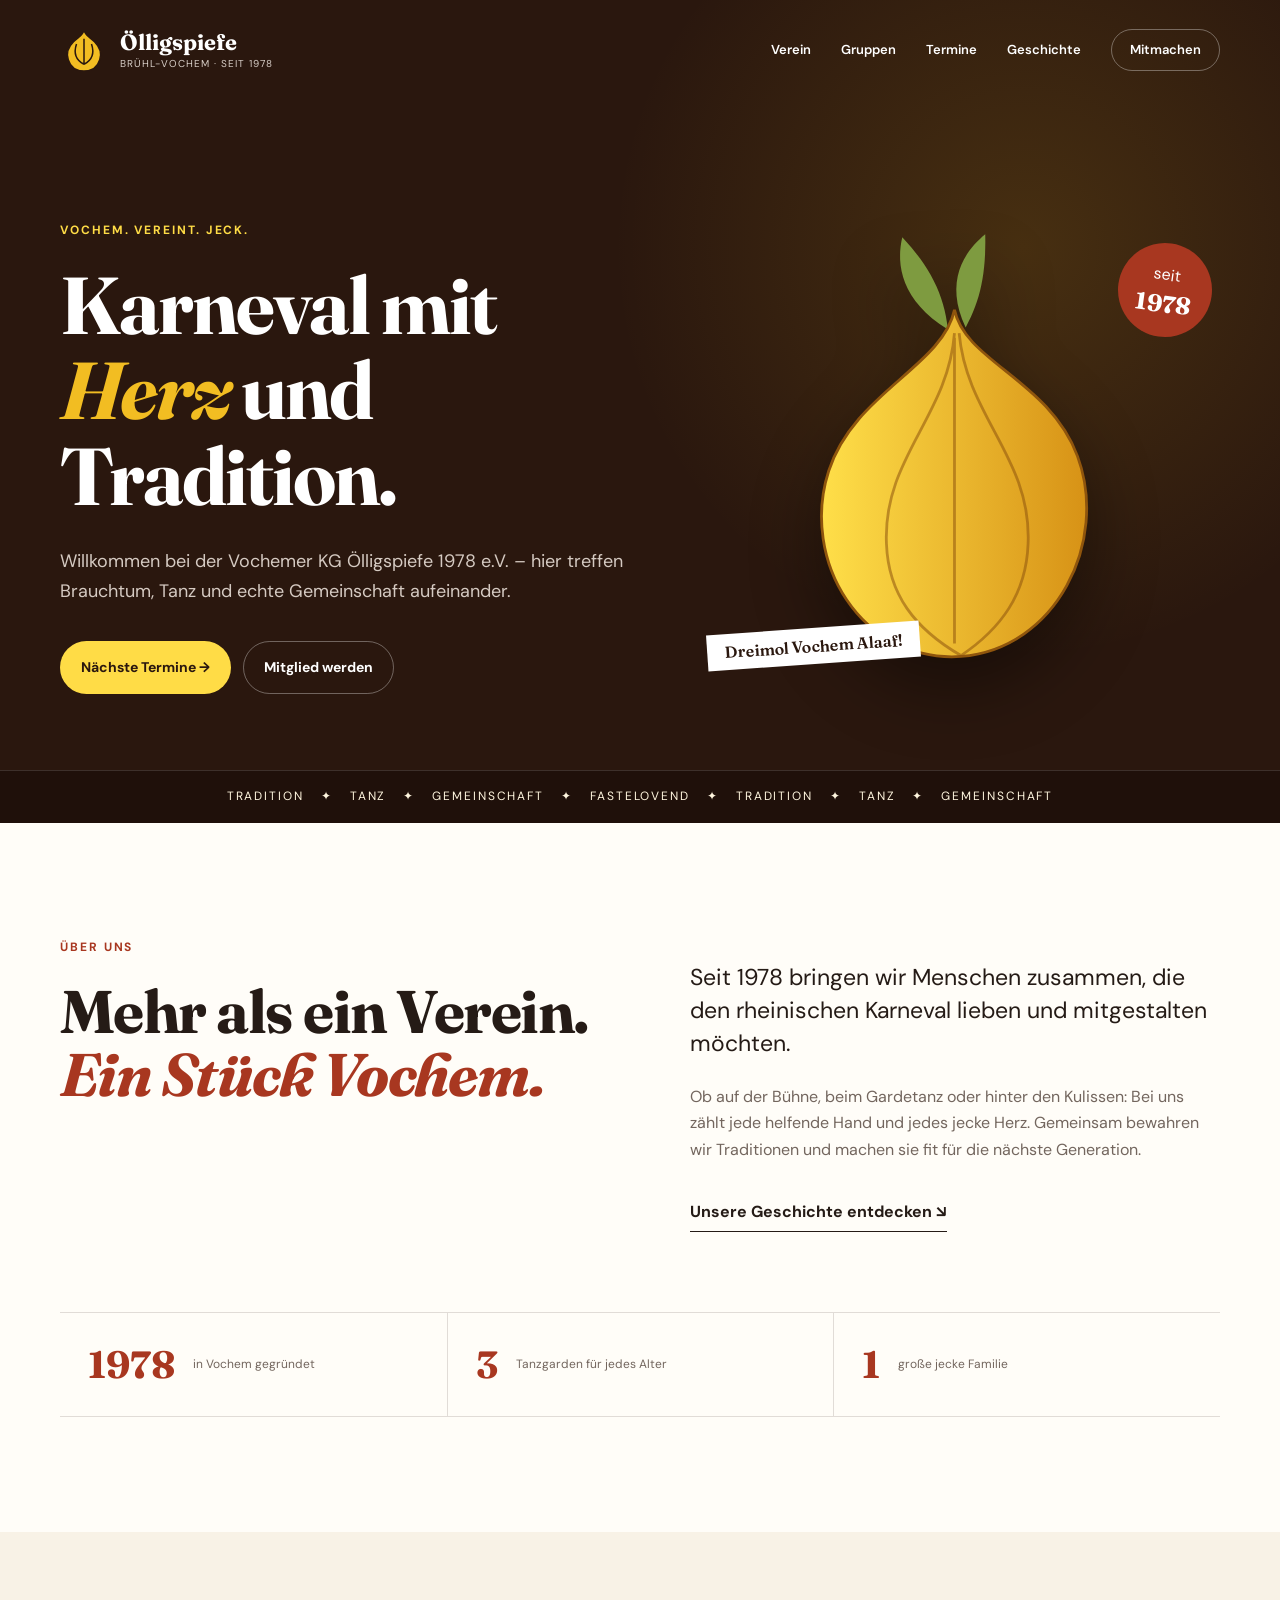
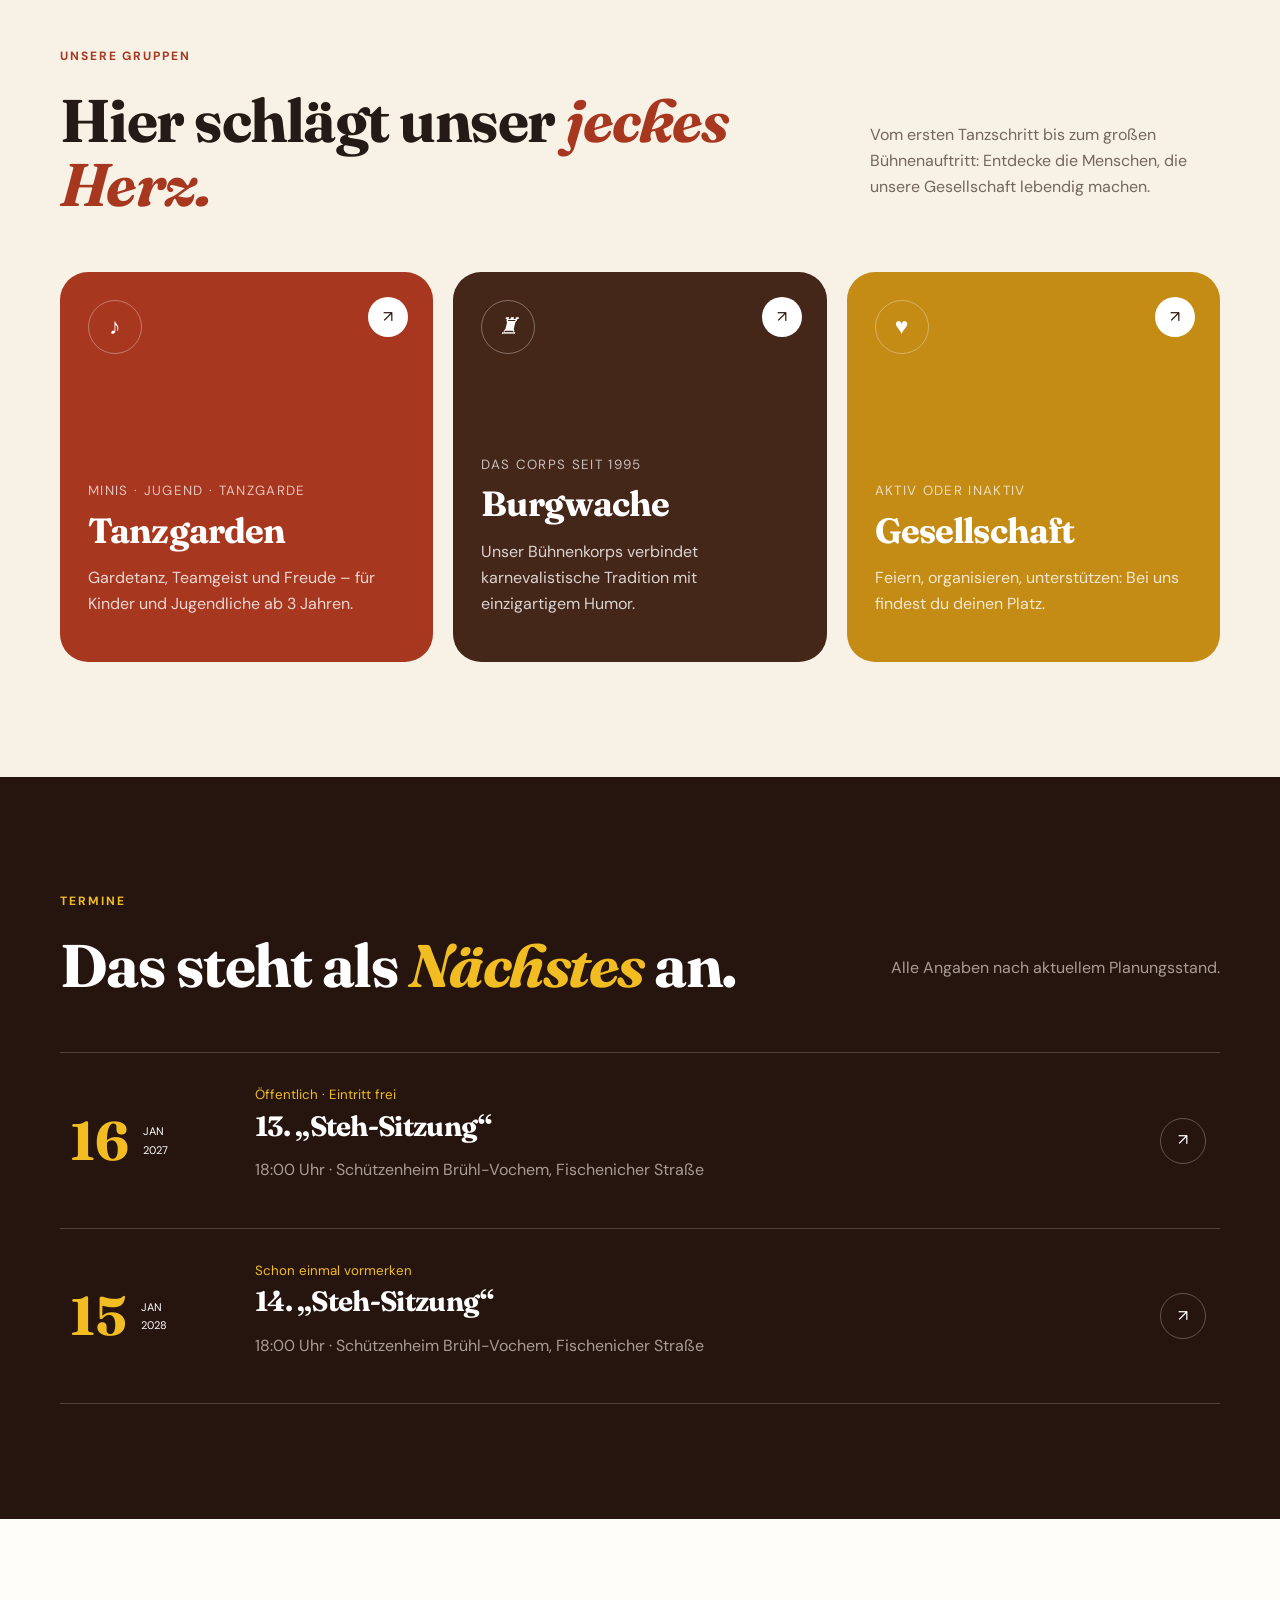
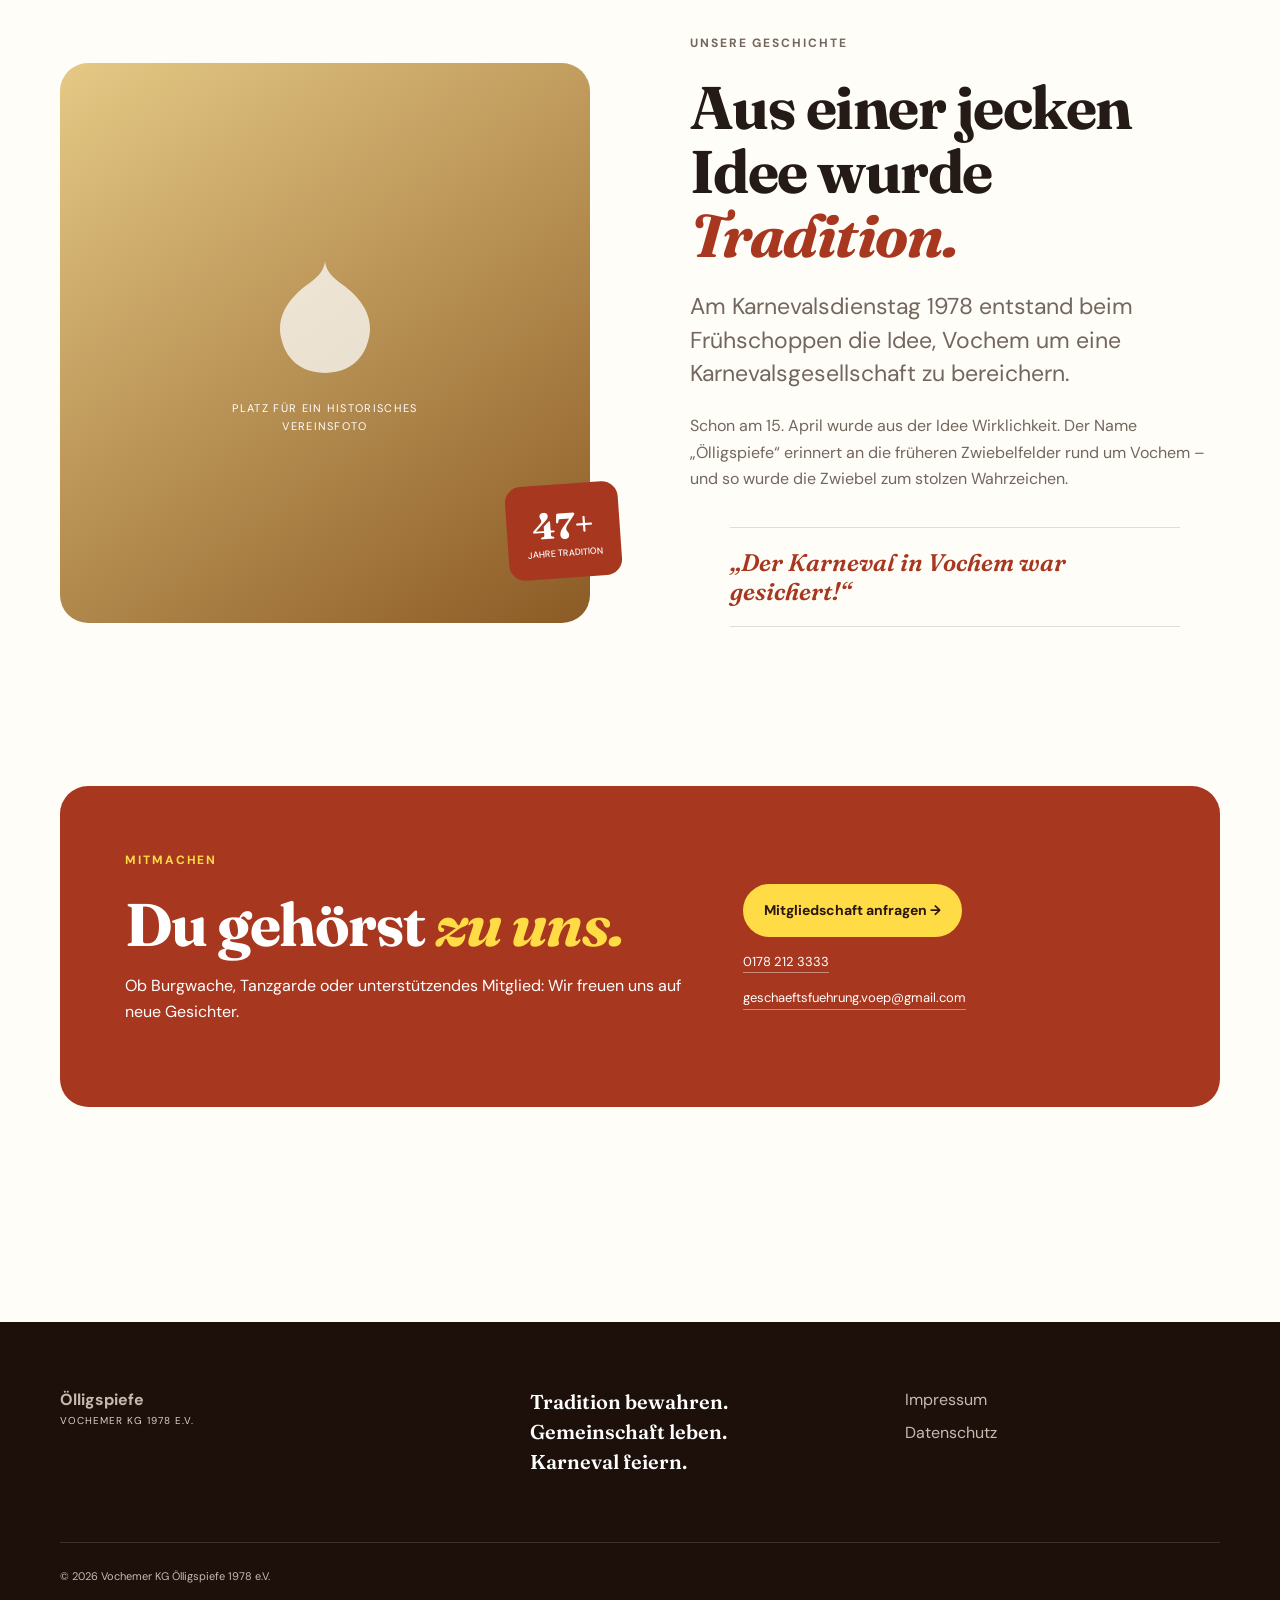
==== index.html @ 72a3166e "Dateien upload" ====
<!doctype html><html lang="de"><head><meta charset="utf-8"><meta name="viewport" content="width=device-width,initial-scale=1"><meta name="description" content="Vochemer KG Ölligspiefe 1978 e.V. – Karneval, Tanz und Gemeinschaft in Brühl-Vochem."><title>Vochemer KG Ölligspiefe 1978 e.V.</title><link rel="preconnect" href="https://fonts.googleapis.com"><link rel="preconnect" href="https://fonts.gstatic.com" crossorigin><link href="https://fonts.googleapis.com/css2?family=DM+Sans:wght@400;500;600;700&family=Fraunces:opsz,wght@9..144,600;9..144,700&display=swap" rel="stylesheet"><link rel="stylesheet" href="style.css"><script src="script.js" defer></script></head><body>
<a class="skip" href="#inhalt">Zum Inhalt</a><header><div class="container nav"><a class="brand" href="#start"><svg viewBox="0 0 64 64"><path d="M32 5c1 8 8 10 14 16 7 7 10 15 7 24-3 10-11 15-21 15S14 55 11 45c-3-9 0-17 7-24C24 15 31 13 32 5Z"/><path d="M32 17v34M22 24c-4 12-2 21 10 27M42 24c4 12 2 21-10 27"/></svg><span><b>Ölligspiefe</b><small>Brühl-Vochem · seit 1978</small></span></a><button class="menu" aria-expanded="false" aria-controls="links"><i></i><i></i><span class="sr">Menü</span></button><nav id="links"><a href="#verein">Verein</a><a href="#gruppen">Gruppen</a><a href="#termine">Termine</a><a href="#geschichte">Geschichte</a><a class="pill" href="#kontakt">Mitmachen</a></nav></div></header>
<main id="inhalt"><section class="hero" id="start"><div class="container hero-grid"><div class="reveal"><p class="kicker">Vochem. Vereint. Jeck.</p><h1>Karneval mit <em>Herz</em> und Tradition.</h1><p class="intro">Willkommen bei der Vochemer KG Ölligspiefe 1978 e.V. – hier treffen Brauchtum, Tanz und echte Gemeinschaft aufeinander.</p><div class="actions"><a class="button gold" href="#termine">Nächste Termine →</a><a class="button outline" href="#kontakt">Mitglied werden</a></div></div><div class="hero-art reveal"><div class="stamp">seit<br><b>1978</b></div><svg viewBox="0 0 440 500" role="img" aria-label="Stilisierte goldene Zwiebel"><defs><linearGradient id="o"><stop stop-color="#ffdf49"/><stop offset="1" stop-color="#d79216"/></linearGradient></defs><path class="leaf" d="M225 110C202 61 223 29 246 10c1 41-5 71-21 100ZM206 112c-50-31-56-69-49-99 29 31 45 61 49 99Z"/><path class="onion" d="M213 91c11 55 102 76 132 157 34 92-23 207-125 215C113 470 47 360 78 264c27-84 122-112 135-173Z"/><path class="oline" d="M213 116c-7 90-77 134-73 226 2 54 30 91 80 120M218 116c8 90 78 134 74 226-2 54-29 91-72 120M213 121v328"/></svg><p>Dreimol Vochem Alaaf!</p></div></div><div class="ticker">TRADITION ✦ TANZ ✦ GEMEINSCHAFT ✦ FASTELOVEND ✦ TRADITION ✦ TANZ ✦ GEMEINSCHAFT</div></section>
<section class="section" id="verein"><div class="container split"><div class="reveal"><p class="label">Über uns</p><h2>Mehr als ein Verein.<br><em>Ein Stück Vochem.</em></h2></div><div class="copy reveal"><p class="lead">Seit 1978 bringen wir Menschen zusammen, die den rheinischen Karneval lieben und mitgestalten möchten.</p><p>Ob auf der Bühne, beim Gardetanz oder hinter den Kulissen: Bei uns zählt jede helfende Hand und jedes jecke Herz. Gemeinsam bewahren wir Traditionen und machen sie fit für die nächste Generation.</p><a class="more" href="#geschichte">Unsere Geschichte entdecken ↘</a></div></div><div class="container stats reveal"><div><b>1978</b><span>in Vochem gegründet</span></div><div><b>3</b><span>Tanzgarden für jedes Alter</span></div><div><b>1</b><span>große jecke Familie</span></div></div></section>
<section class="section groups" id="gruppen"><div class="container"><div class="heading reveal"><div><p class="label">Unsere Gruppen</p><h2>Hier schlägt unser <em>jeckes Herz.</em></h2></div><p>Vom ersten Tanzschritt bis zum großen Bühnenauftritt: Entdecke die Menschen, die unsere Gesellschaft lebendig machen.</p></div><div class="cards"><article class="card red reveal"><i>♪</i><div><small>Minis · Jugend · Tanzgarde</small><h3>Tanzgarden</h3><p>Gardetanz, Teamgeist und Freude – für Kinder und Jugendliche ab 3 Jahren.</p></div><a href="mailto:tanzgarde.oelligs@gmail.com">↗</a></article><article class="card brown reveal"><i>♜</i><div><small>Das Corps seit 1995</small><h3>Burgwache</h3><p>Unser Bühnenkorps verbindet karnevalistische Tradition mit einzigartigem Humor.</p></div><a href="mailto:kommandant@kg-oelligspiefe.de">↗</a></article><article class="card ochre reveal"><i>♥</i><div><small>Aktiv oder inaktiv</small><h3>Gesellschaft</h3><p>Feiern, organisieren, unterstützen: Bei uns findest du deinen Platz.</p></div><a href="#kontakt">↗</a></article></div></div></section>
<section class="section events" id="termine"><div class="container"><div class="heading reveal"><div><p class="label">Termine</p><h2>Das steht als <em>Nächstes</em> an.</h2></div><p>Alle Angaben nach aktuellem Planungsstand.</p></div><div class="event-list reveal"><article><time datetime="2027-01-16"><b>16</b><span>JAN<br>2027</span></time><div><small>Öffentlich · Eintritt frei</small><h3>13. „Steh-Sitzung“</h3><p>18:00 Uhr · Schützenheim Brühl-Vochem, Fischenicher Straße</p></div><a href="mailto:praesident.voep@gmail.com?subject=Frage%20zur%20Steh-Sitzung">↗</a></article><article><time datetime="2028-01-15"><b>15</b><span>JAN<br>2028</span></time><div><small>Schon einmal vormerken</small><h3>14. „Steh-Sitzung“</h3><p>18:00 Uhr · Schützenheim Brühl-Vochem, Fischenicher Straße</p></div><a href="mailto:praesident.voep@gmail.com?subject=Frage%20zur%20Steh-Sitzung">↗</a></article></div></div></section>
<section class="section history" id="geschichte"><div class="container history-grid"><div class="photo reveal"><svg viewBox="0 0 64 64"><path d="M32 5c1 8 8 10 14 16 7 7 10 15 7 24-3 10-11 15-21 15S14 55 11 45c-3-9 0-17 7-24C24 15 31 13 32 5Z"/></svg><span>Platz für ein historisches Vereinsfoto</span><b>47+<small>Jahre Tradition</small></b></div><div class="reveal"><p class="label">Unsere Geschichte</p><h2>Aus einer jecken Idee wurde <em>Tradition.</em></h2><p class="lead">Am Karnevalsdienstag 1978 entstand beim Frühschoppen die Idee, Vochem um eine Karnevalsgesellschaft zu bereichern.</p><p>Schon am 15. April wurde aus der Idee Wirklichkeit. Der Name „Ölligspiefe“ erinnert an die früheren Zwiebelfelder rund um Vochem – und so wurde die Zwiebel zum stolzen Wahrzeichen.</p><blockquote>„Der Karneval in Vochem war gesichert!“</blockquote></div></div></section>
<section class="section join" id="kontakt"><div class="container joinbox reveal"><div><p class="label">Mitmachen</p><h2>Du gehörst <em>zu uns.</em></h2><p>Ob Burgwache, Tanzgarde oder unterstützendes Mitglied: Wir freuen uns auf neue Gesichter.</p></div><div class="contact"><a class="button gold" href="mailto:geschaeftsfuehrung.voep@gmail.com?subject=Interesse%20an%20einer%20Mitgliedschaft">Mitgliedschaft anfragen →</a><a href="tel:+491782123333">0178 212 3333</a><a href="mailto:geschaeftsfuehrung.voep@gmail.com">geschaeftsfuehrung.voep@gmail.com</a></div></div></section></main>
<footer><div class="container footer"><div><b>Ölligspiefe</b><small>Vochemer KG 1978 e.V.</small></div><p>Tradition bewahren.<br>Gemeinschaft leben.<br>Karneval feiern.</p><div><a href="impressum.html">Impressum</a><a href="datenschutz.html">Datenschutz</a></div></div><div class="container footline">© <span id="year">2026</span> Vochemer KG Ölligspiefe 1978 e.V.</div></footer></body></html>
---- style.css ----
:root{--brown:#2a170e;--gold:#f2bd22;--yellow:#ffdc46;--cream:#f8f2e6;--paper:#fffdf8;--red:#a83720;--ink:#251b16;--muted:#73665e;--line:#2a170e24;--radius:28px}*{box-sizing:border-box}html{scroll-behavior:smooth}body{margin:0;background:var(--paper);color:var(--ink);font-family:"DM Sans",sans-serif;line-height:1.65}body.locked{overflow:hidden}a{color:inherit;text-decoration:none}.container{width:min(1160px,calc(100% - 48px));margin:auto}.skip,.sr{position:absolute;clip:rect(0,0,0,0)}header{position:absolute;z-index:20;width:100%;color:white}.nav{height:100px;display:flex;align-items:center;justify-content:space-between}.brand{display:flex;align-items:center;gap:12px}.brand svg{width:48px;fill:var(--gold);stroke:var(--brown);stroke-width:2}.brand span,.footer>div{display:flex;flex-direction:column}.brand b,.footer>b{font:700 22px "Fraunces"}.brand small,.footer small{color:#d8cfc8;font-size:10px;text-transform:uppercase;letter-spacing:.1em}.nav nav{display:flex;align-items:center;gap:30px;font-size:13px;font-weight:600}.pill{padding:9px 18px;border:1px solid #ffffff55;border-radius:99px}.menu{display:none;background:none;border:0}.menu i{display:block;width:25px;height:2px;margin:6px;background:white}.hero{position:relative;overflow:hidden;padding-top:145px;background:radial-gradient(circle at 80% 30%,#f2bd2225,transparent 35%),var(--brown);color:white}.hero-grid{display:grid;grid-template-columns:1.05fr .95fr;align-items:center;gap:70px;min-height:625px}.kicker,.label{margin:0 0 22px;color:var(--red);font-size:12px;font-weight:700;text-transform:uppercase;letter-spacing:.16em}.kicker{color:var(--yellow)}h1,h2,h3{font-family:"Fraunces",serif;line-height:1.06;letter-spacing:-.025em}h1{margin:0;font-size:clamp(54px,6.3vw,92px)}h1 em,h2 em{color:var(--gold);font-style:italic}.intro{max-width:590px;margin:28px 0 34px;color:#d5cac2;font-size:18px}.actions{display:flex;flex-wrap:wrap;gap:12px}.button{display:inline-flex;padding:14px 20px;border:1px solid transparent;border-radius:99px;font-size:14px;font-weight:700}.gold{background:var(--yellow);color:var(--brown)}.outline{border-color:#ffffff55}.hero-art{position:relative;height:520px;display:grid;place-items:center}.hero-art svg{width:min(410px,100%);height:470px;filter:drop-shadow(0 30px 34px #0006)}.leaf{fill:#7e9b40}.onion{fill:url(#o);stroke:#8f550d;stroke-width:3}.oline{fill:none;stroke:#8f550d;stroke-width:3;opacity:.55}.stamp{position:absolute;z-index:2;right:8px;top:45px;width:94px;height:94px;display:grid;place-content:center;text-align:center;border-radius:50%;background:var(--red);transform:rotate(8deg)}.stamp b{font:700 24px "Fraunces"}.hero-art>p{position:absolute;bottom:38px;left:5px;padding:8px 17px;background:white;color:var(--brown);font:600 16px "Fraunces";transform:rotate(-4deg)}.ticker{padding:16px;text-align:center;border-top:1px solid #ffffff22;background:#1f100a;color:#fff6df;font-size:12px;letter-spacing:.16em;word-spacing:1em}.section{padding:115px 0}.split,.history-grid{display:grid;grid-template-columns:1fr 1fr;gap:100px}.section h2{margin:0;font-size:clamp(40px,4.7vw,66px)}.section:not(.events) h2 em{color:var(--red)}.lead{color:var(--ink);font-size:23px;line-height:1.45}.copy>p:not(.lead),.history p{color:var(--muted)}.more{display:inline-block;margin-top:20px;padding-bottom:6px;border-bottom:1px solid;font-weight:700}.stats{display:grid;grid-template-columns:repeat(3,1fr);margin-top:80px;border-block:1px solid var(--line)}.stats div{display:flex;align-items:center;gap:18px;padding:28px}.stats div+div{border-left:1px solid var(--line)}.stats b{font:700 38px "Fraunces";color:var(--red)}.stats span{font-size:12px;color:var(--muted)}.groups{background:var(--cream)}.heading{display:flex;justify-content:space-between;align-items:end;gap:60px;margin-bottom:55px}.heading>div{max-width:760px}.heading>p{max-width:350px;color:var(--muted)}.cards{display:grid;grid-template-columns:repeat(3,1fr);gap:20px}.card{position:relative;min-height:390px;padding:28px;display:flex;flex-direction:column;justify-content:space-between;border-radius:var(--radius);color:white}.card>i{display:grid;place-items:center;width:54px;height:54px;border:1px solid #ffffff55;border-radius:50%;font-size:23px}.card small{text-transform:uppercase;letter-spacing:.1em;opacity:.7}.card h3{margin:8px 0;font-size:35px}.card p{opacity:.8}.card>a{position:absolute;right:25px;top:25px;display:grid;place-items:center;width:40px;height:40px;border-radius:50%;background:white;color:var(--brown)}.red{background:var(--red)}.brown{background:#452719}.ochre{background:#c48b15}.events{background:#25150e;color:white}.events .label,.events small{color:var(--gold)}.events .heading>p,.event-list p{color:#aa9c94}.event-list{border-top:1px solid #ffffff33}.event-list article{display:grid;grid-template-columns:150px 1fr 50px;align-items:center;gap:35px;padding:28px 10px;border-bottom:1px solid #ffffff33}.event-list time{display:flex;align-items:center;gap:14px}.event-list time b{font:700 54px "Fraunces";color:var(--gold)}.event-list time span{font-size:11px}.event-list h3{margin:4px 0;font-size:28px}.event-list article>a{display:grid;place-items:center;width:46px;height:46px;border:1px solid #ffffff44;border-radius:50%}.history-grid{align-items:center}.photo{position:relative;height:560px;display:grid;place-content:center;justify-items:center;gap:18px;border-radius:var(--radius);background:linear-gradient(145deg,#e5c985,#8c5b25);color:white;text-align:center}.photo svg{width:130px;fill:#ffffffbb}.photo>span{max-width:190px;font-size:11px;text-transform:uppercase;letter-spacing:.12em}.photo>b{position:absolute;right:-30px;bottom:45px;padding:19px;border-radius:16px;background:var(--red);font:700 36px "Fraunces";transform:rotate(-4deg)}.photo b small{display:block;font:500 9px "DM Sans";text-transform:uppercase}.history blockquote{margin-top:35px;padding:20px 0;border-block:1px solid var(--line);color:var(--red);font:italic 600 24px "Fraunces"}.join{padding-top:20px}.joinbox{display:grid;grid-template-columns:1.15fr .85fr;gap:60px;align-items:center;padding:65px;border-radius:var(--radius);background:var(--red);color:white}.join .label{color:var(--yellow)}.join h2 em{color:var(--yellow)!important}.contact{display:flex;flex-direction:column;align-items:flex-start;gap:14px}.contact>a:not(.button){font-size:13px;border-bottom:1px solid #ffffff66}footer{margin-top:100px;background:#1d100a;color:#c7b9b0}.footer{display:grid;grid-template-columns:1.3fr 1fr 1fr;gap:60px;padding:65px 0}.footer>p{margin:0;color:white;font:600 20px/1.5 "Fraunces"}.footer>div:last-child{gap:7px}.footline{padding:24px 0;border-top:1px solid #ffffff22;font-size:11px}.reveal{opacity:0;transform:translateY(20px);transition:.65s}.reveal.visible{opacity:1;transform:none}.legal{padding:80px 0}.legal h1{font-size:60px}.legal h2{margin-top:35px}.legal p{max-width:780px;color:var(--muted)}.legal a{text-decoration:underline}@media(max-width:820px){.container{width:min(100% - 32px,650px)}.menu{display:block;z-index:2}.nav nav{position:fixed;inset:0;z-index:-1;display:flex;flex-direction:column;justify-content:center;background:var(--brown);font-size:23px;opacity:0;pointer-events:none}.nav nav.open{opacity:1;pointer-events:auto}.hero-grid,.split,.history-grid,.joinbox{grid-template-columns:1fr}.hero-grid{gap:10px}.hero-art{height:450px}.section{padding:80px 0}.split,.history-grid{gap:50px}.stats,.cards{grid-template-columns:1fr}.stats div+div{border-left:0;border-top:1px solid var(--line)}.heading{display:block}.group-card{min-height:330px}.event-list article{grid-template-columns:105px 1fr 40px;gap:14px}.history-grid{padding-inline:15px}.joinbox{padding:42px 28px}.footer{grid-template-columns:1fr;gap:30px}}@media(max-width:500px){h1{font-size:48px}.hero-art{height:390px}.event-list article{grid-template-columns:1fr 35px}.event-list time{grid-column:1/-1}.event-list article>div{grid-column:1}.event-list article>a{grid-column:2;grid-row:2}.photo{height:450px}.photo>b{right:-10px}}@media(prefers-reduced-motion:reduce){html{scroll-behavior:auto}.reveal{opacity:1;transform:none}}
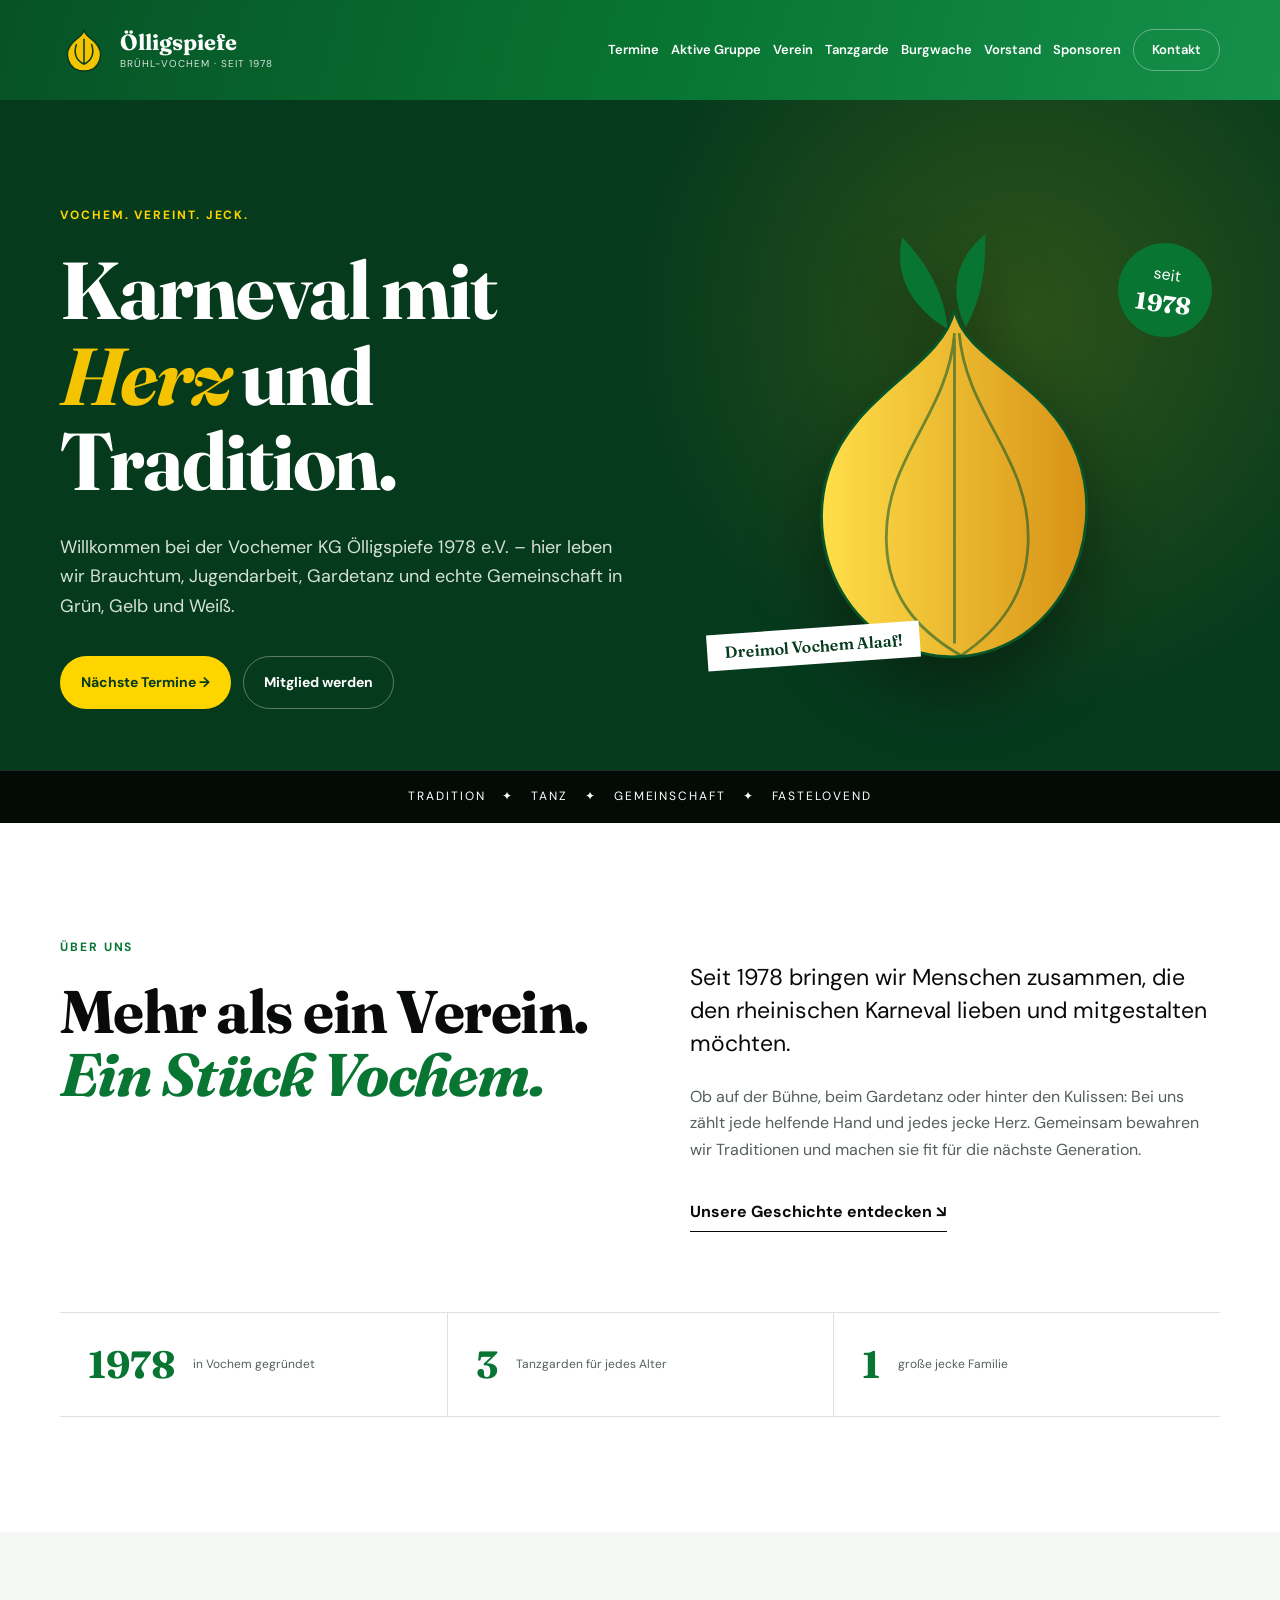
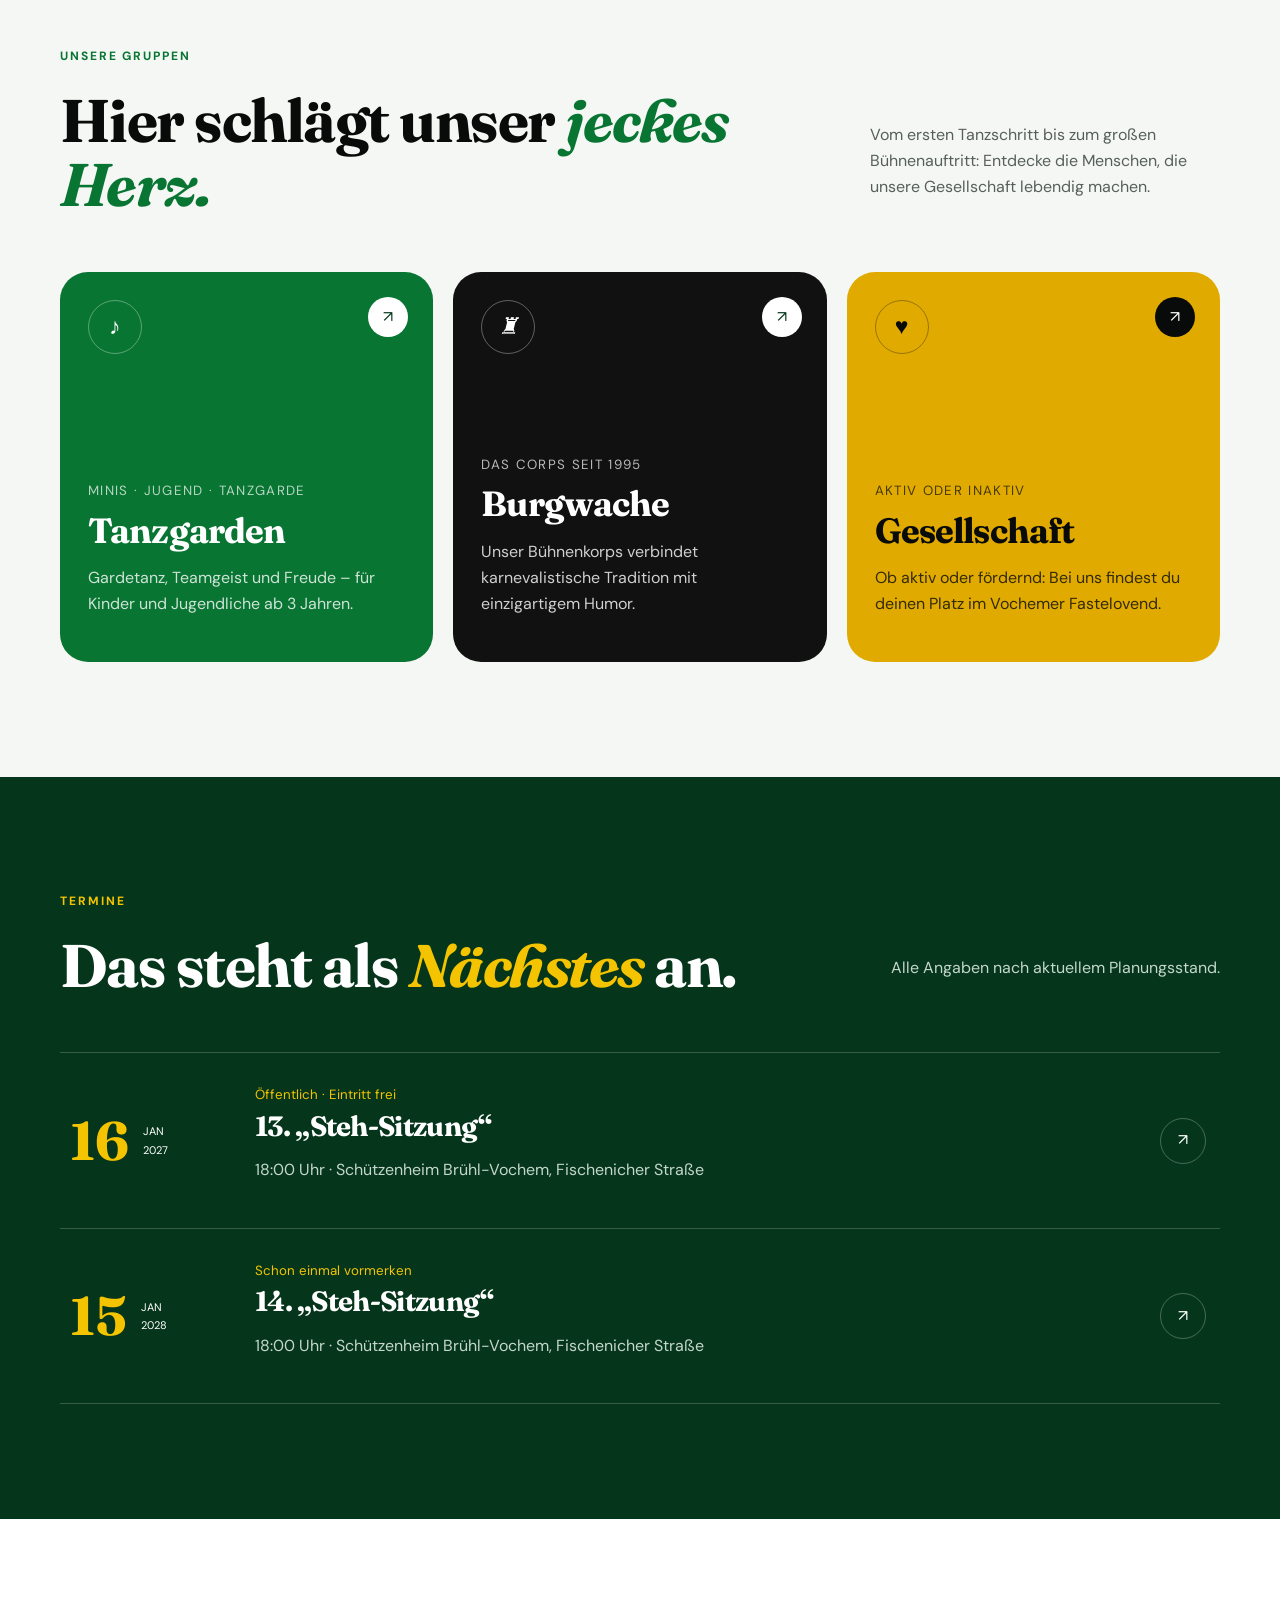
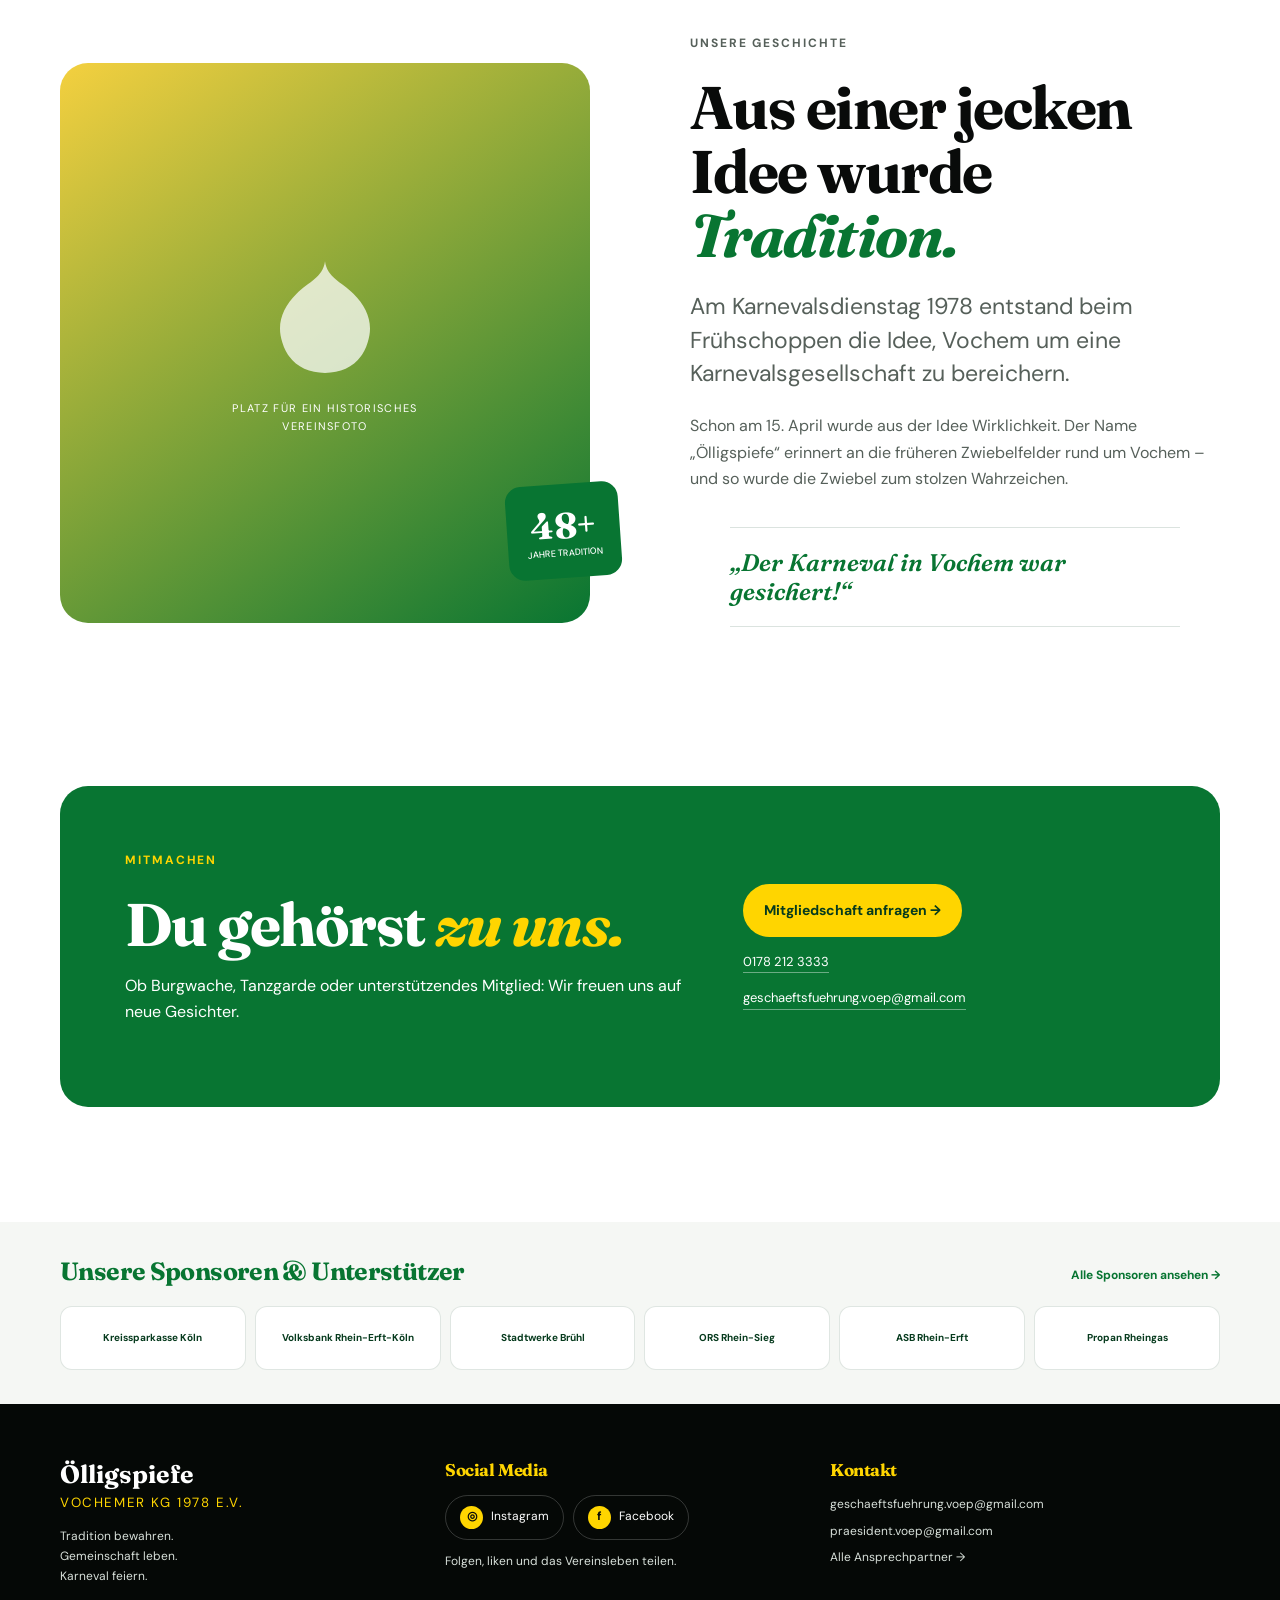
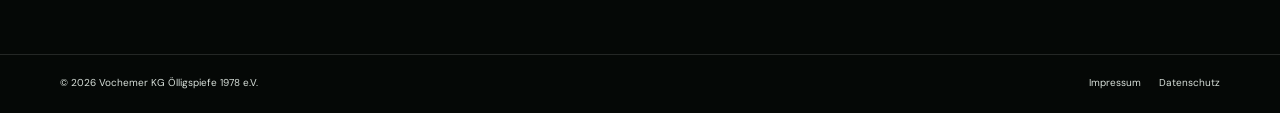
==== commit 09c8babe: "New Website update" ====
--- a/index.html
+++ b/index.html
@@ -1,9 +1,22 @@
-<!doctype html><html lang="de"><head><meta charset="utf-8"><meta name="viewport" content="width=device-width,initial-scale=1"><meta name="description" content="Vochemer KG Ölligspiefe 1978 e.V. – Karneval, Tanz und Gemeinschaft in Brühl-Vochem."><title>Vochemer KG Ölligspiefe 1978 e.V.</title><link rel="preconnect" href="https://fonts.googleapis.com"><link rel="preconnect" href="https://fonts.gstatic.com" crossorigin><link href="https://fonts.googleapis.com/css2?family=DM+Sans:wght@400;500;600;700&family=Fraunces:opsz,wght@9..144,600;9..144,700&display=swap" rel="stylesheet"><link rel="stylesheet" href="style.css"><script src="script.js" defer></script></head><body>
-<a class="skip" href="#inhalt">Zum Inhalt</a><header><div class="container nav"><a class="brand" href="#start"><svg viewBox="0 0 64 64"><path d="M32 5c1 8 8 10 14 16 7 7 10 15 7 24-3 10-11 15-21 15S14 55 11 45c-3-9 0-17 7-24C24 15 31 13 32 5Z"/><path d="M32 17v34M22 24c-4 12-2 21 10 27M42 24c4 12 2 21-10 27"/></svg><span><b>Ölligspiefe</b><small>Brühl-Vochem · seit 1978</small></span></a><button class="menu" aria-expanded="false" aria-controls="links"><i></i><i></i><span class="sr">Menü</span></button><nav id="links"><a href="#verein">Verein</a><a href="#gruppen">Gruppen</a><a href="#termine">Termine</a><a href="#geschichte">Geschichte</a><a class="pill" href="#kontakt">Mitmachen</a></nav></div></header>
-<main id="inhalt"><section class="hero" id="start"><div class="container hero-grid"><div class="reveal"><p class="kicker">Vochem. Vereint. Jeck.</p><h1>Karneval mit <em>Herz</em> und Tradition.</h1><p class="intro">Willkommen bei der Vochemer KG Ölligspiefe 1978 e.V. – hier treffen Brauchtum, Tanz und echte Gemeinschaft aufeinander.</p><div class="actions"><a class="button gold" href="#termine">Nächste Termine →</a><a class="button outline" href="#kontakt">Mitglied werden</a></div></div><div class="hero-art reveal"><div class="stamp">seit<br><b>1978</b></div><svg viewBox="0 0 440 500" role="img" aria-label="Stilisierte goldene Zwiebel"><defs><linearGradient id="o"><stop stop-color="#ffdf49"/><stop offset="1" stop-color="#d79216"/></linearGradient></defs><path class="leaf" d="M225 110C202 61 223 29 246 10c1 41-5 71-21 100ZM206 112c-50-31-56-69-49-99 29 31 45 61 49 99Z"/><path class="onion" d="M213 91c11 55 102 76 132 157 34 92-23 207-125 215C113 470 47 360 78 264c27-84 122-112 135-173Z"/><path class="oline" d="M213 116c-7 90-77 134-73 226 2 54 30 91 80 120M218 116c8 90 78 134 74 226-2 54-29 91-72 120M213 121v328"/></svg><p>Dreimol Vochem Alaaf!</p></div></div><div class="ticker">TRADITION ✦ TANZ ✦ GEMEINSCHAFT ✦ FASTELOVEND ✦ TRADITION ✦ TANZ ✦ GEMEINSCHAFT</div></section>
+<!doctype html><html lang="de"><head><meta charset="utf-8"><meta name="viewport" content="width=device-width,initial-scale=1"><meta name="description" content="Vochemer KG Ölligspiefe 1978 e.V. – Karneval, Tanz und Gemeinschaft in Brühl-Vochem."><meta name="theme-color" content="#063a1d"><title>Vochemer KG Ölligspiefe 1978 e.V.</title><link rel="preconnect" href="https://fonts.googleapis.com"><link rel="preconnect" href="https://fonts.gstatic.com" crossorigin><link href="https://fonts.googleapis.com/css2?family=DM+Sans:wght@400;500;600;700&family=Fraunces:opsz,wght@9..144,600;9..144,700&display=swap" rel="stylesheet"><link rel="stylesheet" href="style.css"><link rel="stylesheet" href="footer.css"><script src="script.js" defer></script><link rel="stylesheet" href="sticky.css"><link rel="stylesheet" href="onepage.css"><link rel="stylesheet" href="navigation.css"><link rel="stylesheet" href="menu-font.css"><link rel="stylesheet" href="menu-gradient.css"><link rel="icon" href="favicon.svg" type="image/svg+xml"><link rel="shortcut icon" href="favicon.svg"><link rel="manifest" href="site.webmanifest"></head><body>
+<a class="skip" href="#inhalt">Zum Inhalt</a><header><div class="container nav"><a class="brand" href="#start"><svg viewBox="0 0 64 64"><path d="M32 5c1 8 8 10 14 16 7 7 10 15 7 24-3 10-11 15-21 15S14 55 11 45c-3-9 0-17 7-24C24 15 31 13 32 5Z"/><path d="M32 17v34M22 24c-4 12-2 21 10 27M42 24c4 12 2 21-10 27"/></svg><span><b>Ölligspiefe</b><small>Brühl-Vochem · seit 1978</small></span></a><button class="menu" aria-expanded="false" aria-controls="links"><i></i><i></i><span class="sr">Menü</span></button><nav id="links"><a href="index.html#start">Startseite</a><a href="index.html#termine">Termine</a><a href="index.html#gruppen">Aktive Gruppe</a><a href="verein.html#verein">Verein</a><a href="verein.html#tanzgarde">Tanzgarde</a><a href="verein.html#burgwache">Burgwache</a><a href="verein.html#vorstand">Vorstand</a><a href="verein.html#sponsoren">Sponsoren</a><a class="pill" href="index.html#kontakt">Kontakt</a></nav></div></header>
+<main id="inhalt"><section class="hero" id="start"><div class="container hero-grid"><div class="reveal"><p class="kicker">Vochem. Vereint. Jeck.</p><h1>Karneval mit <em>Herz</em> und Tradition.</h1><p class="intro">Willkommen bei der Vochemer KG Ölligspiefe 1978 e.V. – hier leben wir Brauchtum, Jugendarbeit, Gardetanz und echte Gemeinschaft in Grün, Gelb und Weiß.</p><div class="actions"><a class="button gold" href="#termine">Nächste Termine →</a><a class="button outline" href="#kontakt">Mitglied werden</a></div></div><div class="hero-art reveal"><div class="stamp">seit<br><b>1978</b></div><svg viewBox="0 0 440 500" role="img" aria-label="Stilisierte goldene Zwiebel"><defs><linearGradient id="o"><stop stop-color="#ffdf49"/><stop offset="1" stop-color="#d79216"/></linearGradient></defs><path class="leaf" d="M225 110C202 61 223 29 246 10c1 41-5 71-21 100ZM206 112c-50-31-56-69-49-99 29 31 45 61 49 99Z"/><path class="onion" d="M213 91c11 55 102 76 132 157 34 92-23 207-125 215C113 470 47 360 78 264c27-84 122-112 135-173Z"/><path class="oline" d="M213 116c-7 90-77 134-73 226 2 54 30 91 80 120M218 116c8 90 78 134 74 226-2 54-29 91-72 120M213 121v328"/></svg><p>Dreimol Vochem Alaaf!</p></div></div><div class="ticker">TRADITION ✦ TANZ ✦ GEMEINSCHAFT ✦ FASTELOVEND</div></section>
 <section class="section" id="verein"><div class="container split"><div class="reveal"><p class="label">Über uns</p><h2>Mehr als ein Verein.<br><em>Ein Stück Vochem.</em></h2></div><div class="copy reveal"><p class="lead">Seit 1978 bringen wir Menschen zusammen, die den rheinischen Karneval lieben und mitgestalten möchten.</p><p>Ob auf der Bühne, beim Gardetanz oder hinter den Kulissen: Bei uns zählt jede helfende Hand und jedes jecke Herz. Gemeinsam bewahren wir Traditionen und machen sie fit für die nächste Generation.</p><a class="more" href="#geschichte">Unsere Geschichte entdecken ↘</a></div></div><div class="container stats reveal"><div><b>1978</b><span>in Vochem gegründet</span></div><div><b>3</b><span>Tanzgarden für jedes Alter</span></div><div><b>1</b><span>große jecke Familie</span></div></div></section>
-<section class="section groups" id="gruppen"><div class="container"><div class="heading reveal"><div><p class="label">Unsere Gruppen</p><h2>Hier schlägt unser <em>jeckes Herz.</em></h2></div><p>Vom ersten Tanzschritt bis zum großen Bühnenauftritt: Entdecke die Menschen, die unsere Gesellschaft lebendig machen.</p></div><div class="cards"><article class="card red reveal"><i>♪</i><div><small>Minis · Jugend · Tanzgarde</small><h3>Tanzgarden</h3><p>Gardetanz, Teamgeist und Freude – für Kinder und Jugendliche ab 3 Jahren.</p></div><a href="mailto:tanzgarde.oelligs@gmail.com">↗</a></article><article class="card brown reveal"><i>♜</i><div><small>Das Corps seit 1995</small><h3>Burgwache</h3><p>Unser Bühnenkorps verbindet karnevalistische Tradition mit einzigartigem Humor.</p></div><a href="mailto:kommandant@kg-oelligspiefe.de">↗</a></article><article class="card ochre reveal"><i>♥</i><div><small>Aktiv oder inaktiv</small><h3>Gesellschaft</h3><p>Feiern, organisieren, unterstützen: Bei uns findest du deinen Platz.</p></div><a href="#kontakt">↗</a></article></div></div></section>
+<section class="section groups" id="gruppen"><div class="container"><div class="heading reveal"><div><p class="label">Unsere Gruppen</p><h2>Hier schlägt unser <em>jeckes Herz.</em></h2></div><p>Vom ersten Tanzschritt bis zum großen Bühnenauftritt: Entdecke die Menschen, die unsere Gesellschaft lebendig machen.</p></div><div class="cards"><article class="card red reveal"><i>♪</i><div><small>Minis · Jugend · Tanzgarde</small><h3>Tanzgarden</h3><p>Gardetanz, Teamgeist und Freude – für Kinder und Jugendliche ab 3 Jahren.</p></div><a href="verein.html#tanzgarde" aria-label="Mehr über die Tanzgarden">↗</a></article><article class="card brown reveal"><i>♜</i><div><small>Das Corps seit 1995</small><h3>Burgwache</h3><p>Unser Bühnenkorps verbindet karnevalistische Tradition mit einzigartigem Humor.</p></div><a href="verein.html#burgwache" aria-label="Mehr über die Burgwache">↗</a></article><article class="card ochre reveal"><i>♥</i><div><small>Aktiv oder inaktiv</small><h3>Gesellschaft</h3><p>Ob aktiv oder fördernd: Bei uns findest du deinen Platz im Vochemer Fastelovend.</p></div><a href="#kontakt">↗</a></article></div></div></section>
 <section class="section events" id="termine"><div class="container"><div class="heading reveal"><div><p class="label">Termine</p><h2>Das steht als <em>Nächstes</em> an.</h2></div><p>Alle Angaben nach aktuellem Planungsstand.</p></div><div class="event-list reveal"><article><time datetime="2027-01-16"><b>16</b><span>JAN<br>2027</span></time><div><small>Öffentlich · Eintritt frei</small><h3>13. „Steh-Sitzung“</h3><p>18:00 Uhr · Schützenheim Brühl-Vochem, Fischenicher Straße</p></div><a href="mailto:praesident.voep@gmail.com?subject=Frage%20zur%20Steh-Sitzung">↗</a></article><article><time datetime="2028-01-15"><b>15</b><span>JAN<br>2028</span></time><div><small>Schon einmal vormerken</small><h3>14. „Steh-Sitzung“</h3><p>18:00 Uhr · Schützenheim Brühl-Vochem, Fischenicher Straße</p></div><a href="mailto:praesident.voep@gmail.com?subject=Frage%20zur%20Steh-Sitzung">↗</a></article></div></div></section>
-<section class="section history" id="geschichte"><div class="container history-grid"><div class="photo reveal"><svg viewBox="0 0 64 64"><path d="M32 5c1 8 8 10 14 16 7 7 10 15 7 24-3 10-11 15-21 15S14 55 11 45c-3-9 0-17 7-24C24 15 31 13 32 5Z"/></svg><span>Platz für ein historisches Vereinsfoto</span><b>47+<small>Jahre Tradition</small></b></div><div class="reveal"><p class="label">Unsere Geschichte</p><h2>Aus einer jecken Idee wurde <em>Tradition.</em></h2><p class="lead">Am Karnevalsdienstag 1978 entstand beim Frühschoppen die Idee, Vochem um eine Karnevalsgesellschaft zu bereichern.</p><p>Schon am 15. April wurde aus der Idee Wirklichkeit. Der Name „Ölligspiefe“ erinnert an die früheren Zwiebelfelder rund um Vochem – und so wurde die Zwiebel zum stolzen Wahrzeichen.</p><blockquote>„Der Karneval in Vochem war gesichert!“</blockquote></div></div></section>
+<section class="section history" id="geschichte"><div class="container history-grid"><div class="photo reveal"><svg viewBox="0 0 64 64"><path d="M32 5c1 8 8 10 14 16 7 7 10 15 7 24-3 10-11 15-21 15S14 55 11 45c-3-9 0-17 7-24C24 15 31 13 32 5Z"/></svg><span>Platz für ein historisches Vereinsfoto</span><b>48+<small>Jahre Tradition</small></b></div><div class="reveal"><p class="label">Unsere Geschichte</p><h2>Aus einer jecken Idee wurde <em>Tradition.</em></h2><p class="lead">Am Karnevalsdienstag 1978 entstand beim Frühschoppen die Idee, Vochem um eine Karnevalsgesellschaft zu bereichern.</p><p>Schon am 15. April wurde aus der Idee Wirklichkeit. Der Name „Ölligspiefe“ erinnert an die früheren Zwiebelfelder rund um Vochem – und so wurde die Zwiebel zum stolzen Wahrzeichen.</p><blockquote>„Der Karneval in Vochem war gesichert!“</blockquote></div></div></section>
 <section class="section join" id="kontakt"><div class="container joinbox reveal"><div><p class="label">Mitmachen</p><h2>Du gehörst <em>zu uns.</em></h2><p>Ob Burgwache, Tanzgarde oder unterstützendes Mitglied: Wir freuen uns auf neue Gesichter.</p></div><div class="contact"><a class="button gold" href="mailto:geschaeftsfuehrung.voep@gmail.com?subject=Interesse%20an%20einer%20Mitgliedschaft">Mitgliedschaft anfragen →</a><a href="tel:+491782123333">0178 212 3333</a><a href="mailto:geschaeftsfuehrung.voep@gmail.com">geschaeftsfuehrung.voep@gmail.com</a></div></div></section></main>
-<footer><div class="container footer"><div><b>Ölligspiefe</b><small>Vochemer KG 1978 e.V.</small></div><p>Tradition bewahren.<br>Gemeinschaft leben.<br>Karneval feiern.</p><div><a href="impressum.html">Impressum</a><a href="datenschutz.html">Datenschutz</a></div></div><div class="container footline">© <span id="year">2026</span> Vochemer KG Ölligspiefe 1978 e.V.</div></footer></body></html>
+<footer class="site-footer"><section class="footer-sponsors"><div class="container"><div class="footer-sponsors-head"><h2>Unsere Sponsoren &amp; Unterstützer</h2><a href="verein.html#sponsoren">Alle Sponsoren ansehen →</a></div><div class="sponsor-row"><span>Kreissparkasse Köln</span><span>Volksbank Rhein-Erft-Köln</span><span>Stadtwerke Brühl</span><span>ORS Rhein-Sieg</span><span>ASB Rhein-Erft</span><span>Propan Rheingas</span></div></div></section><div class="container footer-main"><div class="footer-identity"><b>Ölligspiefe</b><small>Vochemer KG 1978 e.V.</small><p>Tradition bewahren.<br>Gemeinschaft leben.<br>Karneval feiern.</p></div><div><h2>Social Media</h2><div class="social-links"><a href="https://www.instagram.com/kg_oelligspiefe_1978/" target="_blank" rel="noreferrer"><b>◎</b>Instagram</a><a href="https://www.facebook.com/search/top?q=Vochemer%20KG%20%C3%96lligspiefe%201978%20e.V." target="_blank" rel="noreferrer"><b>f</b>Facebook</a></div><p>Folgen, liken und das Vereinsleben teilen.</p></div><div class="footer-contact"><h2>Kontakt</h2><a href="mailto:geschaeftsfuehrung.voep@gmail.com">geschaeftsfuehrung.voep@gmail.com</a><a href="mailto:praesident.voep@gmail.com">praesident.voep@gmail.com</a><a href="index.html#kontakt">Alle Ansprechpartner →</a></div></div><div class="site-footer-bottom"><div class="container"><span>© <span class="auto-year">2026</span> Vochemer KG Ölligspiefe 1978 e.V.</span><a href="impressum.html">Impressum</a><a href="datenschutz.html">Datenschutz</a></div></div></footer></body></html>
+
+
+
+
+
+
+
+
+
+
+
+
+
--- a/style.css
+++ b/style.css
@@ -1 +1,3 @@
-:root{--brown:#2a170e;--gold:#f2bd22;--yellow:#ffdc46;--cream:#f8f2e6;--paper:#fffdf8;--red:#a83720;--ink:#251b16;--muted:#73665e;--line:#2a170e24;--radius:28px}*{box-sizing:border-box}html{scroll-behavior:smooth}body{margin:0;background:var(--paper);color:var(--ink);font-family:"DM Sans",sans-serif;line-height:1.65}body.locked{overflow:hidden}a{color:inherit;text-decoration:none}.container{width:min(1160px,calc(100% - 48px));margin:auto}.skip,.sr{position:absolute;clip:rect(0,0,0,0)}header{position:absolute;z-index:20;width:100%;color:white}.nav{height:100px;display:flex;align-items:center;justify-content:space-between}.brand{display:flex;align-items:center;gap:12px}.brand svg{width:48px;fill:var(--gold);stroke:var(--brown);stroke-width:2}.brand span,.footer>div{display:flex;flex-direction:column}.brand b,.footer>b{font:700 22px "Fraunces"}.brand small,.footer small{color:#d8cfc8;font-size:10px;text-transform:uppercase;letter-spacing:.1em}.nav nav{display:flex;align-items:center;gap:30px;font-size:13px;font-weight:600}.pill{padding:9px 18px;border:1px solid #ffffff55;border-radius:99px}.menu{display:none;background:none;border:0}.menu i{display:block;width:25px;height:2px;margin:6px;background:white}.hero{position:relative;overflow:hidden;padding-top:145px;background:radial-gradient(circle at 80% 30%,#f2bd2225,transparent 35%),var(--brown);color:white}.hero-grid{display:grid;grid-template-columns:1.05fr .95fr;align-items:center;gap:70px;min-height:625px}.kicker,.label{margin:0 0 22px;color:var(--red);font-size:12px;font-weight:700;text-transform:uppercase;letter-spacing:.16em}.kicker{color:var(--yellow)}h1,h2,h3{font-family:"Fraunces",serif;line-height:1.06;letter-spacing:-.025em}h1{margin:0;font-size:clamp(54px,6.3vw,92px)}h1 em,h2 em{color:var(--gold);font-style:italic}.intro{max-width:590px;margin:28px 0 34px;color:#d5cac2;font-size:18px}.actions{display:flex;flex-wrap:wrap;gap:12px}.button{display:inline-flex;padding:14px 20px;border:1px solid transparent;border-radius:99px;font-size:14px;font-weight:700}.gold{background:var(--yellow);color:var(--brown)}.outline{border-color:#ffffff55}.hero-art{position:relative;height:520px;display:grid;place-items:center}.hero-art svg{width:min(410px,100%);height:470px;filter:drop-shadow(0 30px 34px #0006)}.leaf{fill:#7e9b40}.onion{fill:url(#o);stroke:#8f550d;stroke-width:3}.oline{fill:none;stroke:#8f550d;stroke-width:3;opacity:.55}.stamp{position:absolute;z-index:2;right:8px;top:45px;width:94px;height:94px;display:grid;place-content:center;text-align:center;border-radius:50%;background:var(--red);transform:rotate(8deg)}.stamp b{font:700 24px "Fraunces"}.hero-art>p{position:absolute;bottom:38px;left:5px;padding:8px 17px;background:white;color:var(--brown);font:600 16px "Fraunces";transform:rotate(-4deg)}.ticker{padding:16px;text-align:center;border-top:1px solid #ffffff22;background:#1f100a;color:#fff6df;font-size:12px;letter-spacing:.16em;word-spacing:1em}.section{padding:115px 0}.split,.history-grid{display:grid;grid-template-columns:1fr 1fr;gap:100px}.section h2{margin:0;font-size:clamp(40px,4.7vw,66px)}.section:not(.events) h2 em{color:var(--red)}.lead{color:var(--ink);font-size:23px;line-height:1.45}.copy>p:not(.lead),.history p{color:var(--muted)}.more{display:inline-block;margin-top:20px;padding-bottom:6px;border-bottom:1px solid;font-weight:700}.stats{display:grid;grid-template-columns:repeat(3,1fr);margin-top:80px;border-block:1px solid var(--line)}.stats div{display:flex;align-items:center;gap:18px;padding:28px}.stats div+div{border-left:1px solid var(--line)}.stats b{font:700 38px "Fraunces";color:var(--red)}.stats span{font-size:12px;color:var(--muted)}.groups{background:var(--cream)}.heading{display:flex;justify-content:space-between;align-items:end;gap:60px;margin-bottom:55px}.heading>div{max-width:760px}.heading>p{max-width:350px;color:var(--muted)}.cards{display:grid;grid-template-columns:repeat(3,1fr);gap:20px}.card{position:relative;min-height:390px;padding:28px;display:flex;flex-direction:column;justify-content:space-between;border-radius:var(--radius);color:white}.card>i{display:grid;place-items:center;width:54px;height:54px;border:1px solid #ffffff55;border-radius:50%;font-size:23px}.card small{text-transform:uppercase;letter-spacing:.1em;opacity:.7}.card h3{margin:8px 0;font-size:35px}.card p{opacity:.8}.card>a{position:absolute;right:25px;top:25px;display:grid;place-items:center;width:40px;height:40px;border-radius:50%;background:white;color:var(--brown)}.red{background:var(--red)}.brown{background:#452719}.ochre{background:#c48b15}.events{background:#25150e;color:white}.events .label,.events small{color:var(--gold)}.events .heading>p,.event-list p{color:#aa9c94}.event-list{border-top:1px solid #ffffff33}.event-list article{display:grid;grid-template-columns:150px 1fr 50px;align-items:center;gap:35px;padding:28px 10px;border-bottom:1px solid #ffffff33}.event-list time{display:flex;align-items:center;gap:14px}.event-list time b{font:700 54px "Fraunces";color:var(--gold)}.event-list time span{font-size:11px}.event-list h3{margin:4px 0;font-size:28px}.event-list article>a{display:grid;place-items:center;width:46px;height:46px;border:1px solid #ffffff44;border-radius:50%}.history-grid{align-items:center}.photo{position:relative;height:560px;display:grid;place-content:center;justify-items:center;gap:18px;border-radius:var(--radius);background:linear-gradient(145deg,#e5c985,#8c5b25);color:white;text-align:center}.photo svg{width:130px;fill:#ffffffbb}.photo>span{max-width:190px;font-size:11px;text-transform:uppercase;letter-spacing:.12em}.photo>b{position:absolute;right:-30px;bottom:45px;padding:19px;border-radius:16px;background:var(--red);font:700 36px "Fraunces";transform:rotate(-4deg)}.photo b small{display:block;font:500 9px "DM Sans";text-transform:uppercase}.history blockquote{margin-top:35px;padding:20px 0;border-block:1px solid var(--line);color:var(--red);font:italic 600 24px "Fraunces"}.join{padding-top:20px}.joinbox{display:grid;grid-template-columns:1.15fr .85fr;gap:60px;align-items:center;padding:65px;border-radius:var(--radius);background:var(--red);color:white}.join .label{color:var(--yellow)}.join h2 em{color:var(--yellow)!important}.contact{display:flex;flex-direction:column;align-items:flex-start;gap:14px}.contact>a:not(.button){font-size:13px;border-bottom:1px solid #ffffff66}footer{margin-top:100px;background:#1d100a;color:#c7b9b0}.footer{display:grid;grid-template-columns:1.3fr 1fr 1fr;gap:60px;padding:65px 0}.footer>p{margin:0;color:white;font:600 20px/1.5 "Fraunces"}.footer>div:last-child{gap:7px}.footline{padding:24px 0;border-top:1px solid #ffffff22;font-size:11px}.reveal{opacity:0;transform:translateY(20px);transition:.65s}.reveal.visible{opacity:1;transform:none}.legal{padding:80px 0}.legal h1{font-size:60px}.legal h2{margin-top:35px}.legal p{max-width:780px;color:var(--muted)}.legal a{text-decoration:underline}@media(max-width:820px){.container{width:min(100% - 32px,650px)}.menu{display:block;z-index:2}.nav nav{position:fixed;inset:0;z-index:-1;display:flex;flex-direction:column;justify-content:center;background:var(--brown);font-size:23px;opacity:0;pointer-events:none}.nav nav.open{opacity:1;pointer-events:auto}.hero-grid,.split,.history-grid,.joinbox{grid-template-columns:1fr}.hero-grid{gap:10px}.hero-art{height:450px}.section{padding:80px 0}.split,.history-grid{gap:50px}.stats,.cards{grid-template-columns:1fr}.stats div+div{border-left:0;border-top:1px solid var(--line)}.heading{display:block}.group-card{min-height:330px}.event-list article{grid-template-columns:105px 1fr 40px;gap:14px}.history-grid{padding-inline:15px}.joinbox{padding:42px 28px}.footer{grid-template-columns:1fr;gap:30px}}@media(max-width:500px){h1{font-size:48px}.hero-art{height:390px}.event-list article{grid-template-columns:1fr 35px}.event-list time{grid-column:1/-1}.event-list article>div{grid-column:1}.event-list article>a{grid-column:2;grid-row:2}.photo{height:450px}.photo>b{right:-10px}}@media(prefers-reduced-motion:reduce){html{scroll-behavior:auto}.reveal{opacity:1;transform:none}}
+:root{--brown:#063a1d;--gold:#f5c400;--yellow:#ffd500;--cream:#f5f7f4;--paper:#ffffff;--red:#087532;--ink:#090b0a;--muted:#56605a;--line:#063a1d24;--radius:28px}*{box-sizing:border-box}html{scroll-behavior:smooth}body{margin:0;background:var(--paper);color:var(--ink);font-family:"DM Sans",sans-serif;line-height:1.65}body.locked{overflow:hidden}a{color:inherit;text-decoration:none}.container{width:min(1160px,calc(100% - 48px));margin:auto}.skip,.sr{position:absolute;clip:rect(0,0,0,0)}header{position:absolute;z-index:20;width:100%;color:white}.nav{height:100px;display:flex;align-items:center;justify-content:space-between}.brand{display:flex;align-items:center;gap:12px}.brand svg{width:48px;fill:var(--gold);stroke:var(--brown);stroke-width:2}.brand span,.footer>div{display:flex;flex-direction:column}.brand b,.footer>b{font:700 22px "Fraunces"}.brand small,.footer small{color:#d7e6dc;font-size:10px;text-transform:uppercase;letter-spacing:.1em}.nav nav{display:flex;align-items:center;gap:30px;font-size:13px;font-weight:600}.pill{padding:9px 18px;border:1px solid #ffffff55;border-radius:99px}.menu{display:none;background:none;border:0}.menu i{display:block;width:25px;height:2px;margin:6px;background:white}.hero{position:relative;overflow:hidden;padding-top:145px;background:radial-gradient(circle at 80% 30%,#ffd50028,transparent 35%),var(--brown);color:white}.hero-grid{display:grid;grid-template-columns:1.05fr .95fr;align-items:center;gap:70px;min-height:625px}.kicker,.label{margin:0 0 22px;color:var(--red);font-size:12px;font-weight:700;text-transform:uppercase;letter-spacing:.16em}.kicker{color:var(--yellow)}h1,h2,h3{font-family:"Fraunces",serif;line-height:1.06;letter-spacing:-.025em}h1{margin:0;font-size:clamp(54px,6.3vw,92px)}h1 em,h2 em{color:var(--gold);font-style:italic}.intro{max-width:590px;margin:28px 0 34px;color:#d5e1d9;font-size:18px}.actions{display:flex;flex-wrap:wrap;gap:12px}.button{display:inline-flex;padding:14px 20px;border:1px solid transparent;border-radius:99px;font-size:14px;font-weight:700}.gold{background:var(--yellow);color:var(--brown)}.outline{border-color:#ffffff55}.hero-art{position:relative;height:520px;display:grid;place-items:center}.hero-art svg{width:min(410px,100%);height:470px;filter:drop-shadow(0 30px 34px #0006)}.leaf{fill:#087532}.onion{fill:url(#o);stroke:#075528;stroke-width:3}.oline{fill:none;stroke:#075528;stroke-width:3;opacity:.55}.stamp{position:absolute;z-index:2;right:8px;top:45px;width:94px;height:94px;display:grid;place-content:center;text-align:center;border-radius:50%;background:var(--red);transform:rotate(8deg)}.stamp b{font:700 24px "Fraunces"}.hero-art>p{position:absolute;bottom:38px;left:5px;padding:8px 17px;background:white;color:var(--brown);font:600 16px "Fraunces";transform:rotate(-4deg)}.ticker{padding:16px;text-align:center;border-top:1px solid #ffffff22;background:#020b06;color:#ffffff;font-size:12px;letter-spacing:.16em;word-spacing:1em}.section{padding:115px 0}.split,.history-grid{display:grid;grid-template-columns:1fr 1fr;gap:100px}.section h2{margin:0;font-size:clamp(40px,4.7vw,66px)}.section:not(.events) h2 em{color:var(--red)}.lead{color:var(--ink);font-size:23px;line-height:1.45}.copy>p:not(.lead),.history p{color:var(--muted)}.more{display:inline-block;margin-top:20px;padding-bottom:6px;border-bottom:1px solid;font-weight:700}.stats{display:grid;grid-template-columns:repeat(3,1fr);margin-top:80px;border-block:1px solid var(--line)}.stats div{display:flex;align-items:center;gap:18px;padding:28px}.stats div+div{border-left:1px solid var(--line)}.stats b{font:700 38px "Fraunces";color:var(--red)}.stats span{font-size:12px;color:var(--muted)}.groups{background:var(--cream)}.heading{display:flex;justify-content:space-between;align-items:end;gap:60px;margin-bottom:55px}.heading>div{max-width:760px}.heading>p{max-width:350px;color:var(--muted)}.cards{display:grid;grid-template-columns:repeat(3,1fr);gap:20px}.card{position:relative;min-height:390px;padding:28px;display:flex;flex-direction:column;justify-content:space-between;border-radius:var(--radius);color:white}.card>i{display:grid;place-items:center;width:54px;height:54px;border:1px solid #ffffff55;border-radius:50%;font-size:23px}.card small{text-transform:uppercase;letter-spacing:.1em;opacity:.7}.card h3{margin:8px 0;font-size:35px}.card p{opacity:.8}.card>a{position:absolute;right:25px;top:25px;display:grid;place-items:center;width:40px;height:40px;border-radius:50%;background:white;color:var(--brown)}.red{background:var(--red)}.brown{background:#111111}.ochre{background:#e0aa00}.events{background:#05351b;color:white}.events .label,.events small{color:var(--gold)}.events .heading>p,.event-list p{color:#c4d7ca}.event-list{border-top:1px solid #ffffff33}.event-list article{display:grid;grid-template-columns:150px 1fr 50px;align-items:center;gap:35px;padding:28px 10px;border-bottom:1px solid #ffffff33}.event-list time{display:flex;align-items:center;gap:14px}.event-list time b{font:700 54px "Fraunces";color:var(--gold)}.event-list time span{font-size:11px}.event-list h3{margin:4px 0;font-size:28px}.event-list article>a{display:grid;place-items:center;width:46px;height:46px;border:1px solid #ffffff44;border-radius:50%}.history-grid{align-items:center}.photo{position:relative;height:560px;display:grid;place-content:center;justify-items:center;gap:18px;border-radius:var(--radius);background:linear-gradient(145deg,#f4d03f,#087532);color:white;text-align:center}.photo svg{width:130px;fill:#ffffffbb}.photo>span{max-width:190px;font-size:11px;text-transform:uppercase;letter-spacing:.12em}.photo>b{position:absolute;right:-30px;bottom:45px;padding:19px;border-radius:16px;background:var(--red);font:700 36px "Fraunces";transform:rotate(-4deg)}.photo b small{display:block;font:500 9px "DM Sans";text-transform:uppercase}.history blockquote{margin-top:35px;padding:20px 0;border-block:1px solid var(--line);color:var(--red);font:italic 600 24px "Fraunces"}.join{padding-top:20px}.joinbox{display:grid;grid-template-columns:1.15fr .85fr;gap:60px;align-items:center;padding:65px;border-radius:var(--radius);background:var(--red);color:white}.join .label{color:var(--yellow)}.join h2 em{color:var(--yellow)!important}.contact{display:flex;flex-direction:column;align-items:flex-start;gap:14px}.contact>a:not(.button){font-size:13px;border-bottom:1px solid #ffffff66}footer{margin-top:100px;background:#050806;color:#d8e0da}.footer{display:grid;grid-template-columns:1.3fr 1fr 1fr;gap:60px;padding:65px 0}.footer>p{margin:0;color:white;font:600 20px/1.5 "Fraunces"}.footer>div:last-child{gap:7px}.footline{padding:24px 0;border-top:1px solid #ffffff22;font-size:11px}.reveal{opacity:0;transform:translateY(20px);transition:.65s}.reveal.visible{opacity:1;transform:none}.legal{padding:80px 0}.legal h1{font-size:60px}.legal h2{margin-top:35px}.legal p{max-width:780px;color:var(--muted)}.legal a{text-decoration:underline}@media(max-width:820px){.container{width:min(100% - 32px,650px)}.menu{display:block;z-index:2}.nav nav{position:fixed;inset:0;z-index:-1;display:flex;flex-direction:column;justify-content:center;background:var(--brown);font-size:23px;opacity:0;pointer-events:none}.nav nav.open{opacity:1;pointer-events:auto}.hero-grid,.split,.history-grid,.joinbox{grid-template-columns:1fr}.hero-grid{gap:10px}.hero-art{height:450px}.section{padding:80px 0}.split,.history-grid{gap:50px}.stats,.cards{grid-template-columns:1fr}.stats div+div{border-left:0;border-top:1px solid var(--line)}.heading{display:block}.group-card{min-height:330px}.event-list article{grid-template-columns:105px 1fr 40px;gap:14px}.history-grid{padding-inline:15px}.joinbox{padding:42px 28px}.footer{grid-template-columns:1fr;gap:30px}}@media(max-width:500px){h1{font-size:48px}.hero-art{height:390px}.event-list article{grid-template-columns:1fr 35px}.event-list time{grid-column:1/-1}.event-list article>div{grid-column:1}.event-list article>a{grid-column:2;grid-row:2}.photo{height:450px}.photo>b{right:-10px}}@media(prefers-reduced-motion:reduce){html{scroll-behavior:auto}.reveal{opacity:1;transform:none}}
+/* Vereinsfarben und Interaktionen */ .ochre{color:var(--ink)} .ochre>i{border-color:#090b0a55} .ochre>a{background:var(--ink);color:white} .button,.card>a,.more,.event-list article>a{transition:transform .2s ease,background-color .2s ease,color .2s ease} .button:hover,.card>a:hover,.event-list article>a:hover{transform:translateY(-2px)} .outline:hover{background:white;color:var(--brown)} .more:hover{color:var(--red)} .event-list article>a:hover{background:var(--yellow);color:var(--ink)} .nav nav a:hover{color:var(--yellow)}
+
--- a/footer.css
+++ b/footer.css
@@ -0,0 +1,25 @@
+.site-footer { margin-top: 0; background: #050806; color: #d8e0da; }
+.footer-sponsors { padding: 34px 0; background: #f5f7f4; color: #090b0a; }
+.footer-sponsors-head { display: flex; align-items: end; justify-content: space-between; gap: 30px; margin-bottom: 20px; }
+.footer-sponsors h2 { margin: 0; color: #087532; font: 700 25px "Fraunces", serif; }
+.footer-sponsors-head a { color: #087532; font-size: 12px; font-weight: 700; }
+.sponsor-row { display: grid; grid-template-columns: repeat(6, 1fr); gap: 9px; }
+.sponsor-row span { display: grid; place-items: center; min-height: 64px; padding: 12px; border: 1px solid #063a1d20; border-radius: 12px; background: white; color: #063a1d; text-align: center; font-size: 10px; font-weight: 700; }
+.footer-main { display: grid; grid-template-columns: 1fr 1fr 1.2fr; gap: 60px; padding: 55px 0; }
+.footer-main h2 { margin: 0 0 15px; color: #ffd500; font: 700 17px "Fraunces", serif; }
+.footer-main p, .footer-main a { font-size: 12px; }
+.footer-main a { display: block; margin: 7px 0; }
+.footer-main a:hover { color: #ffd500; }
+.footer-identity b { display: block; color: white; font: 700 25px "Fraunces", serif; }
+.footer-identity small { color: #ffd500; text-transform: uppercase; letter-spacing: .12em; }
+.social-links { display: flex; flex-wrap: wrap; gap: 9px; }
+.social-links a { display: inline-flex; align-items: center; gap: 8px; margin: 0; padding: 10px 14px; border: 1px solid #ffffff30; border-radius: 99px; color: white; }
+.social-links a:hover { border-color: #ffd500; }
+.social-links b { display: grid; place-items: center; width: 23px; height: 23px; border-radius: 50%; background: #ffd500; color: #090b0a; }
+.footer-contact a { overflow-wrap: anywhere; }
+.site-footer-bottom { border-top: 1px solid #ffffff20; }
+.site-footer-bottom .container { min-height: 58px; display: flex; align-items: center; gap: 18px; font-size: 10px; }
+.site-footer-bottom span { margin-right: auto; }
+.subpage .legal { padding-top: 165px; min-height: 70vh; }
+@media (max-width: 850px) { .sponsor-row { grid-template-columns: repeat(3, 1fr); } .footer-main { grid-template-columns: 1fr 1fr; gap: 35px; } .footer-contact { grid-column: 1 / -1; } }
+@media (max-width: 520px) { .footer-sponsors-head, .site-footer-bottom .container { align-items: flex-start; flex-direction: column; } .sponsor-row, .footer-main { grid-template-columns: 1fr 1fr; } .footer-identity, .footer-contact { grid-column: 1 / -1; } .site-footer-bottom .container { padding: 18px 0; } .site-footer-bottom span { margin-right: 0; } }
--- a/sticky.css
+++ b/sticky.css
@@ -0,0 +1,23 @@
+/* Sticky navigation for every page */
+header,
+.subpage header {
+  position: sticky !important;
+  top: 0;
+  z-index: 1000;
+  width: 100%;
+  background: rgba(6, 58, 29, .97);
+  box-shadow: 0 8px 24px rgba(0, 0, 0, .16);
+  backdrop-filter: blur(10px);
+}
+
+.hero { padding-top: 45px; }
+.subpage .page-hero { padding-top: 80px; }
+.subpage .legal { padding-top: 80px; }
+
+[id] { scroll-margin-top: 115px; }
+
+@media (max-width: 820px) {
+  .subpage .page-hero { padding-top: 65px; }
+  .subpage .legal { padding-top: 65px; }
+  [id] { scroll-margin-top: 95px; }
+}
--- a/onepage.css
+++ b/onepage.css
@@ -0,0 +1,50 @@
+/* Version 05: alle Hauptinhalte auf einer Seite */
+.onepage-section { padding: 110px 0; background: white; }
+.onepage-section.alt { background: var(--cream); }
+.onepage-heading { display: grid; grid-template-columns: 1fr .7fr; align-items: end; gap: 60px; margin-bottom: 48px; }
+.onepage-heading .label { margin-bottom: 14px; }
+.onepage-heading h2 { margin: 0; font-size: clamp(42px, 5vw, 68px); }
+.onepage-heading h2 em { color: var(--red); font-style: italic; }
+.onepage-heading > p { color: var(--muted); }
+.detail-grid { display: grid; grid-template-columns: 1.15fr .85fr; gap: 25px; }
+.detail-card { padding: 34px; border: 1px solid var(--line); border-radius: var(--radius); background: white; box-shadow: 0 12px 32px #063a1d0e; }
+.detail-card.dark { background: var(--brown); color: white; }
+.detail-card.yellow { background: var(--yellow); color: var(--ink); }
+.detail-card h3 { margin: 0 0 15px; color: var(--red); font-size: 30px; }
+.detail-card.dark h3 { color: var(--yellow); }
+.detail-card p { color: var(--muted); }
+.detail-card.dark p { color: #d5e1d9; }
+.detail-card ul { padding: 0; list-style: none; }
+.detail-card li { margin: 10px 0; }
+.detail-card li::before { content: "✓"; margin-right: 10px; color: var(--red); font-weight: 700; }
+.detail-card.dark li::before { color: var(--yellow); }
+.detail-card a { display: inline-block; margin-top: 12px; padding-bottom: 4px; border-bottom: 1px solid currentColor; font-weight: 700; }
+.age-row { display: grid; grid-template-columns: repeat(3, 1fr); gap: 13px; margin-top: 20px; }
+.age-row span { padding: 18px; border-radius: 15px; background: var(--cream); text-align: center; font-weight: 700; }
+.team-grid { display: grid; grid-template-columns: repeat(4, 1fr); gap: 15px; }
+.team-grid article { min-height: 170px; padding: 25px; border: 1px solid var(--line); border-radius: 20px; background: white; }
+.team-grid span { color: var(--red); font-size: 10px; font-weight: 700; text-transform: uppercase; letter-spacing: .09em; }
+.team-grid h3 { margin: 10px 0; font-size: 21px; }
+.team-grid a { overflow-wrap: anywhere; color: var(--muted); font-size: 11px; }
+.onepage-sponsors { display: grid; grid-template-columns: repeat(4, 1fr); gap: 12px; }
+.onepage-sponsors span { display: grid; place-items: center; min-height: 95px; padding: 16px; border: 1px solid var(--line); border-radius: 16px; background: white; color: var(--brown); text-align: center; font-weight: 700; }
+.onepage-contact { display: grid; grid-template-columns: 1fr 1fr; gap: 25px; }
+.onepage-contact .detail-card a { display: block; width: max-content; max-width: 100%; overflow-wrap: anywhere; }
+
+/* Neun Menüpunkte bleiben kompakt und stabil in einer Zeile. */
+.nav nav { gap: 16px; font-size: 11px; white-space: nowrap; }
+.nav nav a.section-active { color: var(--yellow); }
+
+@media (max-width: 1000px) and (min-width: 821px) {
+  .brand small { display: none; }
+  .nav nav { gap: 10px; font-size: 10px; }
+}
+@media (max-width: 820px) {
+  .onepage-heading, .detail-grid, .onepage-contact { grid-template-columns: 1fr; }
+  .team-grid, .onepage-sponsors { grid-template-columns: repeat(2, 1fr); }
+  .onepage-section { padding: 80px 0; }
+  .nav nav { gap: 20px; font-size: 20px; white-space: normal; }
+}
+@media (max-width: 500px) {
+  .team-grid, .onepage-sponsors, .age-row { grid-template-columns: 1fr; }
+}
--- a/navigation.css
+++ b/navigation.css
@@ -0,0 +1,34 @@
+/* Schnellzugriffe auf der Vereinsseite */
+header,
+.subpage header {
+  background: #063a1d !important;
+  box-shadow: none !important;
+  backdrop-filter: none !important;
+}
+.nav nav a { color: white; }
+.nav nav a:hover { color: var(--yellow); }
+.nav .pill { border-color: rgba(255, 255, 255, .34); }
+.nav .pill:hover { background: white; color: var(--brown); }
+.brand small { color: #d7e6dc; }
+
+.section-jumps { position: relative; z-index: 4; margin-top: -34px; padding-bottom: 28px; }
+.jump-grid { display: grid; grid-template-columns: repeat(3, 1fr); gap: 16px; }
+.jump-card { position: relative; min-height: 130px; display: grid; grid-template-columns: 48px 1fr 25px; align-items: center; gap: 16px; padding: 24px; border-radius: 18px; box-shadow: 0 14px 35px rgba(6, 58, 29, .16); transition: transform .2s ease, box-shadow .2s ease; }
+.jump-card:hover { transform: translateY(-4px); box-shadow: 0 18px 42px rgba(6, 58, 29, .23); }
+.jump-card.green { background: var(--red); color: white; }
+.jump-card.black { background: var(--ink); color: white; }
+.jump-card.yellow { background: var(--yellow); color: var(--ink); }
+.jump-card > span { font-size: 35px; }
+.jump-card small { font-size: 9px; font-weight: 700; text-transform: uppercase; letter-spacing: .09em; opacity: .72; }
+.jump-card h2 { margin: 3px 0; font: 700 25px "Fraunces", serif; }
+.jump-card p { margin: 0; font-size: 11px; opacity: .8; }
+.jump-card > b { display: grid; place-items: center; width: 25px; height: 25px; border: 1px solid currentColor; border-radius: 50%; }
+
+/* Der aktuelle Menüpunkt nimmt keinen Platz mehr ein. */
+.nav nav a.is-current { display: none !important; }
+
+@media (max-width: 820px) {
+  .section-jumps { margin-top: 18px; }
+  .jump-grid { grid-template-columns: 1fr; }
+  .jump-card { min-height: 105px; }
+}
--- a/menu-font.css
+++ b/menu-font.css
@@ -0,0 +1,17 @@
+/* Ursprüngliche Menütypografie aus Version 03 */
+.nav nav {
+  gap: 12px;
+  font-family: "DM Sans", sans-serif;
+  font-size: 13px;
+  font-weight: 600;
+  letter-spacing: normal;
+}
+
+@media (max-width: 1050px) and (min-width: 821px) {
+  .nav nav { gap: 9px; font-size: 12px; }
+  .brand small { display: none; }
+}
+
+@media (max-width: 820px) {
+  .nav nav { gap: 20px; font-size: 20px; font-weight: 600; }
+}
--- a/menu-gradient.css
+++ b/menu-gradient.css
@@ -0,0 +1,5 @@
+/* Heller Vereinsgrün-Verlauf ohne gelben Lichtschein */
+header,
+.subpage header {
+  background: linear-gradient(105deg, #075226 0%, #087532 52%, #15904b 100%) !important;
+}
